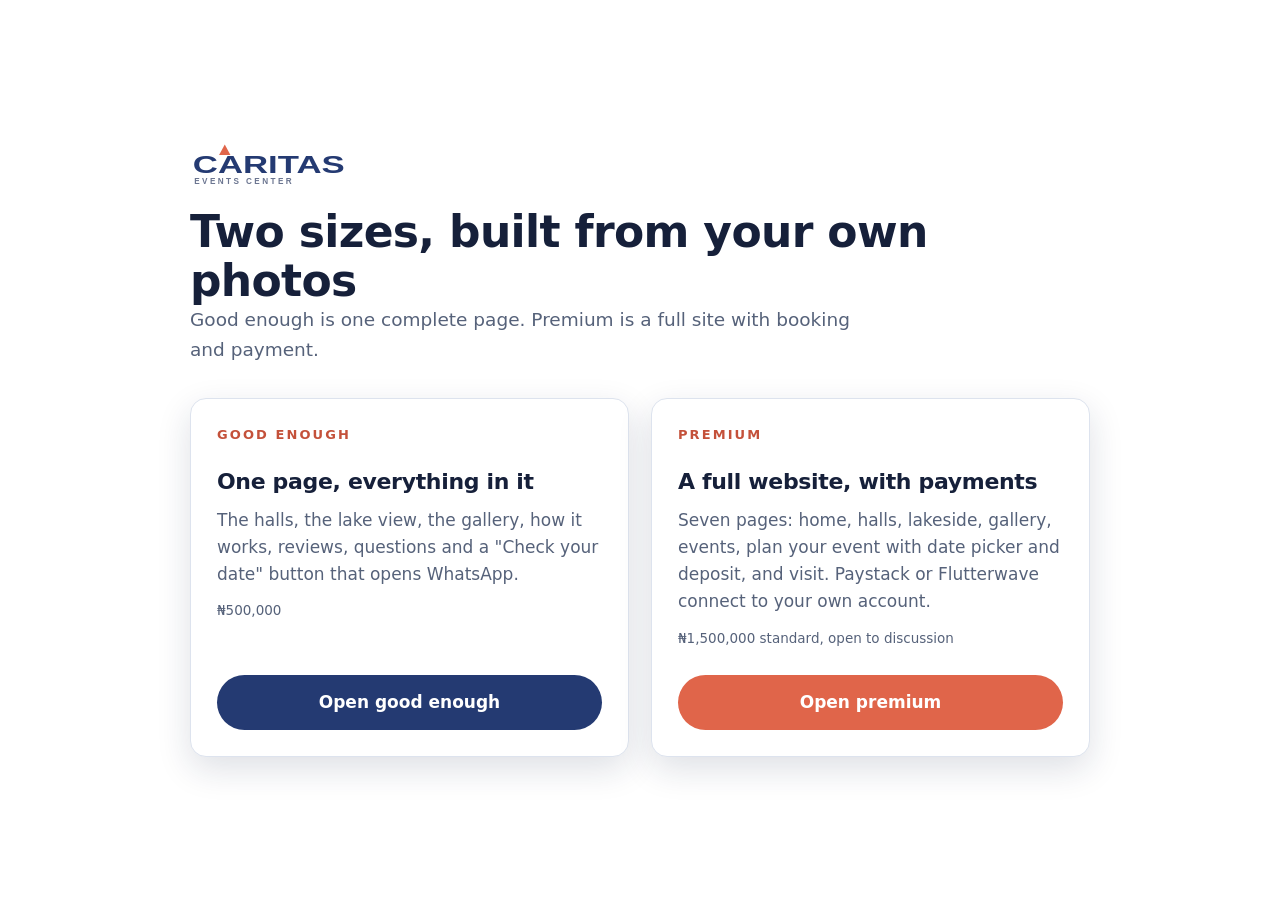
==== index.html @ c3e9c734 "Caritas Events Centre website preview (demo) Co-Authored-By: Claude Sonnet 5.5 <noreply@anthropic.co" ====
<!doctype html><html lang="en"><head><meta charset="utf-8"><meta name="robots" content="noindex, nofollow"><meta name="viewport" content="width=device-width, initial-scale=1"><title>Caritas Events Centre: two website sizes</title><link rel="stylesheet" href="assets/site.css"></head><body><main style="min-height:100vh;display:grid;place-items:center;padding:30px"><div class="wrap" style="max-width:900px"><a class="logo" style="margin-bottom:20px"><svg viewBox="0 0 250 62" role="img" aria-label="Caritas Events Center" xmlns="http://www.w3.org/2000/svg"><polygon points="49,2 41,17 57,17" fill="#e0654a"/><text x="4" y="42" font-family="Segoe UI,Arial,sans-serif" font-weight="800" font-size="35" fill="#243a72" textLength="214" lengthAdjust="spacingAndGlyphs">CARITAS</text><text x="6" y="58" font-family="Segoe UI,Arial,sans-serif" font-weight="600" font-size="11.5" fill="#6b7590" letter-spacing="3.4">EVENTS CENTER</text></svg></a><h2>Two sizes, built from your own photos</h2><p class="lead">Good enough is one complete page. Premium is a full site with booking and payment.</p><div class="halls two"><article class="hall"><div class="eyebrow">Good enough</div><h3>One page, everything in it</h3><p style="color:var(--muted);margin:0">The halls, the lake view, the gallery, how it works, reviews, questions and a "Check your date" button that opens WhatsApp.</p><p class="note">&#8358;500,000</p><a class="btn btn-navy" href="good-enough/index.html">Open good enough</a></article><article class="hall"><div class="eyebrow">Premium</div><h3>A full website, with payments</h3><p style="color:var(--muted);margin:0">Seven pages: home, halls, lakeside, gallery, events, plan your event with date picker and deposit, and visit. Paystack or Flutterwave connect to your own account.</p><p class="note">&#8358;1,500,000 standard, open to discussion</p><a class="btn btn-coral" href="premium/index.html">Open premium</a></article></div></div></main></body></html>
---- assets/site.css ----
/* Caritas Events Centre demo: shared styles. Brand: navy wordmark and coral mark, from the signboard. */
:root{
  --navy:#243a72; --navy-d:#16224a; --coral:#e0654a; --coral-d:#c4513a;
  --ink:#16203a; --muted:#56627a; --line:#dde3ee; --mist:#f4f6fb; --white:#fff;
  --r:16px; --shadow:0 12px 34px rgba(22,34,74,.14);
}
*{box-sizing:border-box}
html{scroll-behavior:smooth;-webkit-text-size-adjust:100%}
body{margin:0;font-family:"Segoe UI",system-ui,-apple-system,Arial,sans-serif;color:var(--ink);background:#fff;line-height:1.6;font-size:17px}
img{max-width:100%;display:block}
a{color:inherit}
.wrap{width:min(1160px,100% - 32px);margin-inline:auto}
h1,h2,h3{line-height:1.12;margin:0;letter-spacing:-.015em}
h2{font-size:clamp(28px,4.2vw,44px)}
h3{font-size:22px}
p{margin:0 0 14px}
section{padding:76px 0}
.eyebrow{font-size:13px;letter-spacing:.16em;text-transform:uppercase;color:var(--coral-d);font-weight:700;margin-bottom:12px}
.lead{color:var(--muted);font-size:18.5px;max-width:58ch}
.center{text-align:center}.center .lead{margin-inline:auto}

/* header */
header.top{position:sticky;top:0;z-index:50;background:rgba(255,255,255,.96);backdrop-filter:blur(8px);border-bottom:1px solid var(--line)}
.top .wrap{display:flex;align-items:center;justify-content:space-between;gap:18px;min-height:70px}
.logo{display:flex;align-items:center;text-decoration:none}
.logo svg{height:44px;width:auto}
nav.links{display:flex;gap:6px;font-size:15.5px;align-items:center}
nav.links a{text-decoration:none;color:var(--muted);padding:8px 12px;border-radius:999px;font-weight:600}
nav.links a:hover,nav.links a[aria-current]{color:var(--navy);background:var(--mist)}
.btn{display:inline-flex;align-items:center;justify-content:center;gap:8px;border:0;cursor:pointer;font:inherit;font-weight:700;border-radius:999px;padding:14px 26px;text-decoration:none;min-height:48px;transition:transform .15s,background .15s}
.btn:hover{transform:translateY(-1px)}
.btn-coral{background:var(--coral);color:#fff}.btn-coral:hover{background:var(--coral-d)}
.btn-navy{background:var(--navy);color:#fff}.btn-navy:hover{background:var(--navy-d)}
.btn-line{background:#fff;color:var(--navy);border:1.6px solid var(--line)}.btn-line:hover{border-color:var(--navy)}
.menu-btn{display:none}
@media(max-width:900px){
  nav.links{display:none;position:absolute;top:70px;left:0;right:0;background:#fff;border-bottom:1px solid var(--line);flex-direction:column;align-items:stretch;padding:10px 16px 16px}
  nav.links.open{display:flex}
  .menu-btn{display:inline-flex}
  .top .btn-coral.hide-sm{display:none}
}

/* hero slideshow: photo is untinted; words sit on a clean panel */
.hero{position:relative;background:var(--navy-d)}
.slides{position:relative;height:min(78vh,680px);min-height:420px;overflow:hidden}
.slide{position:absolute;inset:0;opacity:0;transition:opacity 1.1s ease}
.slide.on{opacity:1}
.slide img{width:100%;height:100%;object-fit:cover}
.tag{position:absolute;right:16px;top:16px;background:#fff;color:var(--navy);font-weight:700;font-size:14px;padding:9px 14px;border-radius:999px;box-shadow:var(--shadow);text-decoration:none;display:inline-flex;gap:8px;align-items:center}
.tag::before{content:"";width:9px;height:9px;border-radius:50%;background:var(--coral)}
.dots{position:absolute;right:16px;bottom:16px;display:flex;gap:8px;z-index:3}
.dots button{width:12px;height:12px;border-radius:50%;border:2px solid #fff;background:transparent;padding:0;cursor:pointer}
.dots button.on{background:#fff}
.panel{position:relative;z-index:2;width:min(1160px,100% - 32px);margin:-120px auto 0;background:#fff;border-radius:var(--r);box-shadow:var(--shadow);padding:30px 32px;display:grid;grid-template-columns:1.25fr 1fr;gap:26px;align-items:center}
.panel h1{font-size:clamp(34px,5.4vw,60px);color:var(--navy)}
.panel p{color:var(--muted);font-size:18.5px;margin:12px 0 0}
.panel .cta{display:flex;flex-wrap:wrap;gap:12px;justify-content:flex-end}
@media(max-width:900px){.panel{grid-template-columns:1fr;margin-top:-70px;padding:22px}.panel .cta{justify-content:flex-start}}
.proof{display:flex;flex-wrap:wrap;gap:12px 34px;justify-content:center;padding:34px 0 0;color:var(--navy);font-weight:700}
.proof span{display:flex;gap:8px;align-items:center}
.proof small{color:var(--muted);font-weight:600;font-size:14.5px}

/* blocks */
.split{display:grid;grid-template-columns:1fr 1fr;gap:44px;align-items:center}
@media(max-width:900px){.split{grid-template-columns:1fr;gap:28px}}
.split.flip>:first-child{order:2}
@media(max-width:900px){.split.flip>:first-child{order:0}}
.photo{border-radius:var(--r);overflow:hidden;box-shadow:var(--shadow);background:var(--mist)}
.photo img{width:100%;height:100%;object-fit:cover}
.photo.tall img{aspect-ratio:4/5}.photo.wide img{aspect-ratio:16/10}
.halls{display:grid;grid-template-columns:repeat(3,1fr);gap:22px;margin-top:34px}
@media(max-width:900px){.halls{grid-template-columns:1fr}}
.halls.two{grid-template-columns:1fr 1fr}
@media(max-width:900px){.halls.two{grid-template-columns:1fr}}
.hall{border:1px solid var(--line);border-radius:var(--r);padding:26px;background:#fff;display:flex;flex-direction:column;gap:12px;box-shadow:var(--shadow)}
.cap{font-size:64px;font-weight:800;letter-spacing:-.04em;color:var(--navy);line-height:1}
.cap small{font-size:17px;font-weight:700;color:var(--muted);letter-spacing:0;margin-left:8px}
.hall ul{margin:0;padding-left:20px;color:var(--muted)}
.hall .btn{margin-top:auto}
.feature{position:relative;overflow:hidden;border-radius:22px;margin-top:30px;box-shadow:var(--shadow)}
.feature img{width:100%;height:min(66vh,560px);object-fit:cover}
.feature .cap-card{position:absolute;left:20px;bottom:20px;background:#fff;border-radius:14px;padding:18px 20px;max-width:min(460px,calc(100% - 40px));box-shadow:var(--shadow)}
.feature .cap-card h3{color:var(--navy);margin-bottom:6px}
.feature .cap-card p{margin:0;color:var(--muted)}
.strip{display:grid;grid-template-columns:repeat(3,1fr);gap:14px;margin-top:14px}
@media(max-width:700px){.strip{grid-template-columns:1fr}}
.strip .photo img{aspect-ratio:4/3}
.gal{display:grid;grid-template-columns:repeat(4,1fr);gap:12px;margin-top:30px}
@media(max-width:900px){.gal{grid-template-columns:repeat(2,1fr)}}
.gal button{border:0;padding:0;border-radius:12px;overflow:hidden;cursor:zoom-in;background:var(--mist);aspect-ratio:1/1}
.gal img{width:100%;height:100%;object-fit:cover;transition:transform .5s}
.gal button:hover img{transform:scale(1.05)}
.chips{display:flex;flex-wrap:wrap;gap:8px;margin-top:22px}
.chips button{border:1.6px solid var(--line);background:#fff;border-radius:999px;padding:9px 16px;font:inherit;font-weight:700;color:var(--muted);cursor:pointer}
.chips button.on{background:var(--navy);border-color:var(--navy);color:#fff}
.band{background:var(--navy);color:#fff}
.band .eyebrow{color:#ffb4a3}.band .lead{color:#cdd6ec}
.steps{display:grid;grid-template-columns:repeat(4,1fr);gap:16px;margin-top:30px;counter-reset:s}
@media(max-width:900px){.steps{grid-template-columns:1fr 1fr}}@media(max-width:560px){.steps{grid-template-columns:1fr}}
.step{background:#fff;border:1px solid var(--line);border-radius:var(--r);padding:22px;color:var(--ink)}
.step::before{counter-increment:s;content:counter(s);display:grid;place-items:center;width:38px;height:38px;border-radius:50%;background:var(--coral);color:#fff;font-weight:800;margin-bottom:12px}
.step b{display:block;margin-bottom:4px}.step span{color:var(--muted);font-size:16px}
.rating{display:flex;align-items:center;gap:20px;flex-wrap:wrap;border:1px solid var(--line);border-radius:var(--r);padding:24px;background:var(--mist)}
.rating .big{font-size:64px;font-weight:800;letter-spacing:-.04em;line-height:1;color:var(--navy)}
details{border-bottom:1px solid var(--line);padding:16px 0}
summary{cursor:pointer;font-weight:700;list-style:none}summary::-webkit-details-marker{display:none}
summary::after{content:"+";float:right;color:var(--coral-d);font-size:24px;line-height:1}
details[open] summary::after{content:"\2013"}
details p{margin:10px 0 0;color:var(--muted)}
.cards{display:grid;grid-template-columns:repeat(3,1fr);gap:16px;margin-top:24px}
@media(max-width:900px){.cards{grid-template-columns:1fr}}
.card{background:#fff;border:1px solid var(--line);border-radius:var(--r);padding:20px}
.card b{display:block;margin-bottom:4px;color:var(--navy)}
.mist{background:var(--mist)}
footer{padding:34px 0 28px;color:var(--muted);font-size:14.5px;border-top:1px solid var(--line)}
footer .wrap{display:flex;flex-wrap:wrap;gap:12px 28px;justify-content:space-between}
.note{font-size:13.5px;color:var(--muted)}
.tbc{display:inline-block;background:#eef1f7;color:var(--muted);font-size:12.5px;border-radius:999px;padding:2px 10px;font-weight:600}

/* mobile bar + modal */
.bar{position:fixed;left:0;right:0;bottom:0;z-index:45;display:none;gap:10px;padding:10px 12px;background:rgba(255,255,255,.97);border-top:1px solid var(--line)}
.bar .btn{flex:1;padding:12px 8px}
@media(max-width:760px){.bar{display:flex}body{padding-bottom:74px}}
.modal{position:fixed;inset:0;z-index:70;display:none;align-items:center;justify-content:center;background:rgba(22,34,74,.62);padding:16px}
.modal.on{display:flex}
.sheet{background:#fff;border-radius:20px;width:min(520px,100%);max-height:92vh;overflow:auto;padding:26px;box-shadow:var(--shadow)}
.x{float:right;border:0;background:var(--mist);width:38px;height:38px;border-radius:50%;cursor:pointer;font-size:20px}
label{display:block;font-weight:700;font-size:14.5px;margin:14px 0 5px}
input,select{width:100%;font:inherit;padding:13px;border:1.6px solid var(--line);border-radius:12px;background:#fff}
input:focus,select:focus{outline:2px solid var(--navy);border-color:var(--navy)}
.row2{display:grid;grid-template-columns:1fr 1fr;gap:12px}
.preview{background:var(--mist);border-left:4px solid var(--coral);padding:14px 16px;border-radius:10px;margin:14px 0;white-space:pre-wrap}
.lightbox{position:fixed;inset:0;z-index:80;background:rgba(10,16,36,.94);display:none;align-items:center;justify-content:center;padding:20px}
.lightbox.on{display:flex}
.lightbox img{max-height:86vh;max-width:96vw;border-radius:10px}
.lightbox button{position:absolute;top:14px;right:16px;border:0;background:#fff;width:42px;height:42px;border-radius:50%;font-size:22px;cursor:pointer}
.lightbox .cap2{position:absolute;bottom:18px;left:0;right:0;text-align:center;color:#dfe6f6;font-size:15px}

/* premium: plan wizard */
.wiz{display:grid;grid-template-columns:1.4fr 1fr;gap:30px;align-items:start}
@media(max-width:900px){.wiz{grid-template-columns:1fr}}
.wbox{border:1px solid var(--line);border-radius:var(--r);padding:26px;background:#fff;box-shadow:var(--shadow)}
.prog{display:flex;gap:6px;margin-bottom:20px}
.prog i{flex:1;height:6px;border-radius:99px;background:var(--line)}.prog i.on{background:var(--coral)}
.opts{display:grid;grid-template-columns:repeat(3,1fr);gap:10px}
@media(max-width:560px){.opts{grid-template-columns:1fr}}
.opt{border:1.6px solid var(--line);border-radius:14px;padding:14px;cursor:pointer;background:#fff;font:inherit;text-align:left}
.opt b{display:block;color:var(--navy)}.opt span{color:var(--muted);font-size:15px}
.opt.sel{border-color:var(--coral);background:#fff5f2}
.cal{display:grid;grid-template-columns:repeat(7,1fr);gap:5px;margin:10px 0}
.cal div{text-align:center;padding:10px 0;border-radius:10px;font-size:15px;background:var(--mist)}
.cal .h{background:none;font-weight:700;color:var(--muted);font-size:12.5px}
.cal .b{background:#e3e8f1;color:#8a96ad;text-decoration:line-through}
.cal .f{cursor:pointer;background:#e9eefb;color:var(--navy);font-weight:700}
.cal .sel{background:var(--coral);color:#fff}
.sum{position:sticky;top:90px;background:var(--mist);border-radius:var(--r);padding:22px}
.sum dl{margin:0}.sum dt{font-size:13px;color:var(--muted);font-weight:700;text-transform:uppercase;letter-spacing:.08em;margin-top:12px}
.sum dd{margin:2px 0 0;font-weight:700;color:var(--navy)}
.reveal{opacity:0;transform:translateY(16px);transition:opacity .7s ease,transform .7s ease}
.reveal.in{opacity:1;transform:none}
@media (prefers-reduced-motion:reduce){.slide{transition:none}.reveal{opacity:1;transform:none;transition:none}}
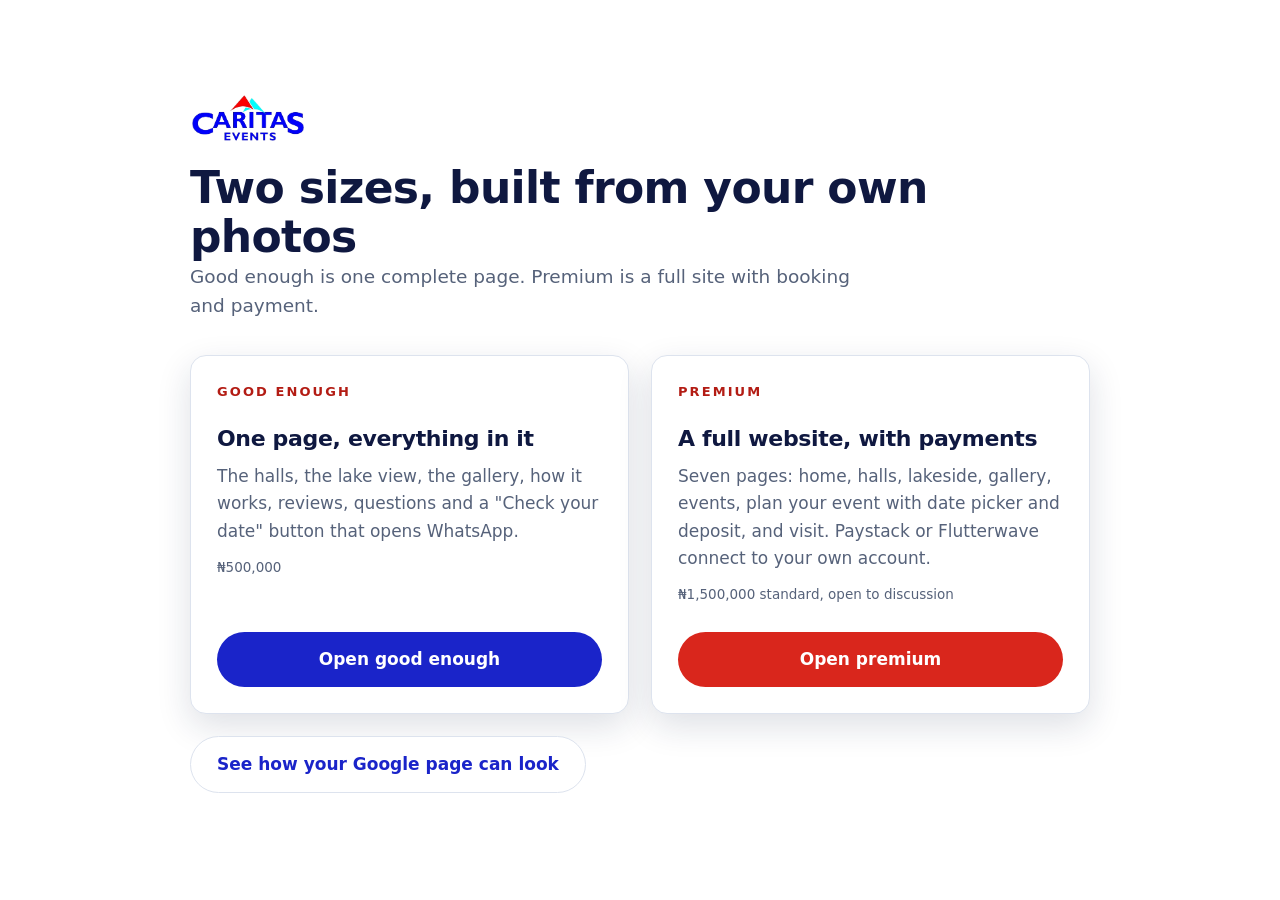
==== commit 9a954f85: "Preview update: real logo, brand colours, facilities, Google page preview Co-Authored-By: Claude Son" ====
--- a/index.html
+++ b/index.html
@@ -1 +1 @@
-<!doctype html><html lang="en"><head><meta charset="utf-8"><meta name="robots" content="noindex, nofollow"><meta name="viewport" content="width=device-width, initial-scale=1"><title>Caritas Events Centre: two website sizes</title><link rel="stylesheet" href="assets/site.css"></head><body><main style="min-height:100vh;display:grid;place-items:center;padding:30px"><div class="wrap" style="max-width:900px"><a class="logo" style="margin-bottom:20px"><svg viewBox="0 0 250 62" role="img" aria-label="Caritas Events Center" xmlns="http://www.w3.org/2000/svg"><polygon points="49,2 41,17 57,17" fill="#e0654a"/><text x="4" y="42" font-family="Segoe UI,Arial,sans-serif" font-weight="800" font-size="35" fill="#243a72" textLength="214" lengthAdjust="spacingAndGlyphs">CARITAS</text><text x="6" y="58" font-family="Segoe UI,Arial,sans-serif" font-weight="600" font-size="11.5" fill="#6b7590" letter-spacing="3.4">EVENTS CENTER</text></svg></a><h2>Two sizes, built from your own photos</h2><p class="lead">Good enough is one complete page. Premium is a full site with booking and payment.</p><div class="halls two"><article class="hall"><div class="eyebrow">Good enough</div><h3>One page, everything in it</h3><p style="color:var(--muted);margin:0">The halls, the lake view, the gallery, how it works, reviews, questions and a "Check your date" button that opens WhatsApp.</p><p class="note">&#8358;500,000</p><a class="btn btn-navy" href="good-enough/index.html">Open good enough</a></article><article class="hall"><div class="eyebrow">Premium</div><h3>A full website, with payments</h3><p style="color:var(--muted);margin:0">Seven pages: home, halls, lakeside, gallery, events, plan your event with date picker and deposit, and visit. Paystack or Flutterwave connect to your own account.</p><p class="note">&#8358;1,500,000 standard, open to discussion</p><a class="btn btn-coral" href="premium/index.html">Open premium</a></article></div></div></main></body></html>+<!doctype html><html lang="en"><head><meta charset="utf-8"><meta name="robots" content="noindex, nofollow"><meta name="viewport" content="width=device-width, initial-scale=1"><title>Caritas Events Centre: two website sizes</title><link rel="stylesheet" href="assets/site.css"></head><body><main style="min-height:100vh;display:grid;place-items:center;padding:30px"><div class="wrap" style="max-width:900px"><a class="logo" style="margin-bottom:20px"><img src="assets/brand/caritas-logo.png" alt="Caritas Events" style="height:50px;width:auto"></a><h2>Two sizes, built from your own photos</h2><p class="lead">Good enough is one complete page. Premium is a full site with booking and payment.</p><div class="halls two"><article class="hall"><div class="eyebrow">Good enough</div><h3>One page, everything in it</h3><p style="color:var(--muted);margin:0">The halls, the lake view, the gallery, how it works, reviews, questions and a "Check your date" button that opens WhatsApp.</p><p class="note">&#8358;500,000</p><a class="btn btn-navy" href="good-enough/index.html">Open good enough</a></article><article class="hall"><div class="eyebrow">Premium</div><h3>A full website, with payments</h3><p style="color:var(--muted);margin:0">Seven pages: home, halls, lakeside, gallery, events, plan your event with date picker and deposit, and visit. Paystack or Flutterwave connect to your own account.</p><p class="note">&#8358;1,500,000 standard, open to discussion</p><a class="btn btn-coral" href="premium/index.html">Open premium</a></article></div><p style="margin-top:22px"><a class="btn btn-line" href="google-profile-preview.html">See how your Google page can look</a></p></div></main></body></html>
--- a/assets/site.css
+++ b/assets/site.css
@@ -1,7 +1,7 @@
 /* Caritas Events Centre demo: shared styles. Brand: navy wordmark and coral mark, from the signboard. */
 :root{
-  --navy:#243a72; --navy-d:#16224a; --coral:#e0654a; --coral-d:#c4513a;
-  --ink:#16203a; --muted:#56627a; --line:#dde3ee; --mist:#f4f6fb; --white:#fff;
+  --navy:#1a24c9; --navy-d:#10179a; --coral:#d9261c; --coral-d:#b31c14; --cyan:#19b7d4;
+  --ink:#0f1840; --muted:#56627a; --line:#dde3ee; --mist:#f4f6fb; --white:#fff;
   --r:16px; --shadow:0 12px 34px rgba(22,34,74,.14);
 }
 *{box-sizing:border-box}
@@ -23,7 +23,7 @@
 header.top{position:sticky;top:0;z-index:50;background:rgba(255,255,255,.96);backdrop-filter:blur(8px);border-bottom:1px solid var(--line)}
 .top .wrap{display:flex;align-items:center;justify-content:space-between;gap:18px;min-height:70px}
 .logo{display:flex;align-items:center;text-decoration:none}
-.logo svg{height:44px;width:auto}
+.logo svg,.logo img{height:50px;width:auto}
 nav.links{display:flex;gap:6px;font-size:15.5px;align-items:center}
 nav.links a{text-decoration:none;color:var(--muted);padding:8px 12px;border-radius:999px;font-weight:600}
 nav.links a:hover,nav.links a[aria-current]{color:var(--navy);background:var(--mist)}
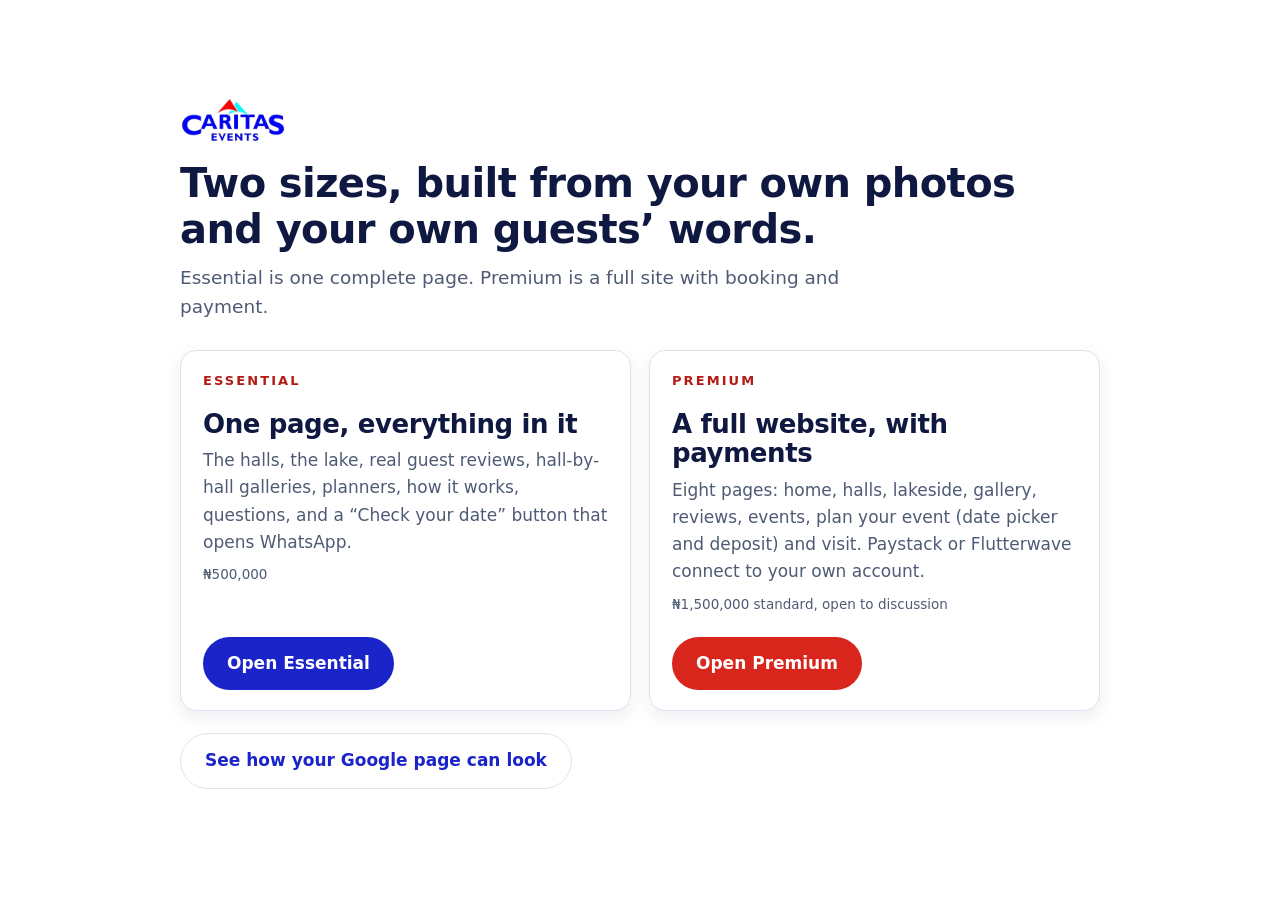
==== commit 0347643a: "Preview v3: real reviews, hall galleries, faster images, bug fixes Co-Authored-By: Claude Sonnet 5.5" ====
--- a/index.html
+++ b/index.html
@@ -1 +1 @@
-<!doctype html><html lang="en"><head><meta charset="utf-8"><meta name="robots" content="noindex, nofollow"><meta name="viewport" content="width=device-width, initial-scale=1"><title>Caritas Events Centre: two website sizes</title><link rel="stylesheet" href="assets/site.css"></head><body><main style="min-height:100vh;display:grid;place-items:center;padding:30px"><div class="wrap" style="max-width:900px"><a class="logo" style="margin-bottom:20px"><img src="assets/brand/caritas-logo.png" alt="Caritas Events" style="height:50px;width:auto"></a><h2>Two sizes, built from your own photos</h2><p class="lead">Good enough is one complete page. Premium is a full site with booking and payment.</p><div class="halls two"><article class="hall"><div class="eyebrow">Good enough</div><h3>One page, everything in it</h3><p style="color:var(--muted);margin:0">The halls, the lake view, the gallery, how it works, reviews, questions and a "Check your date" button that opens WhatsApp.</p><p class="note">&#8358;500,000</p><a class="btn btn-navy" href="good-enough/index.html">Open good enough</a></article><article class="hall"><div class="eyebrow">Premium</div><h3>A full website, with payments</h3><p style="color:var(--muted);margin:0">Seven pages: home, halls, lakeside, gallery, events, plan your event with date picker and deposit, and visit. Paystack or Flutterwave connect to your own account.</p><p class="note">&#8358;1,500,000 standard, open to discussion</p><a class="btn btn-coral" href="premium/index.html">Open premium</a></article></div><p style="margin-top:22px"><a class="btn btn-line" href="google-profile-preview.html">See how your Google page can look</a></p></div></main></body></html>+<!doctype html><html lang="en"><head><meta charset="utf-8"><meta name="viewport" content="width=device-width, initial-scale=1"><meta name="robots" content="noindex, nofollow"><meta name="theme-color" content="#1a24c9"><title>Caritas Events Centre: two website sizes</title><meta name="description" content="Two website sizes for Caritas Events Centre, built from the centre&#x27;s own photos and reviews."><link rel="icon" type="image/png" href="assets/img/favicon.png"><script>document.documentElement.className+=" js"</script><link rel="stylesheet" href="assets/site.css"></head><body class="chooser"><a class="skip" href="#main">Skip to the content</a><main id="main" style="min-height:100vh;display:grid;place-items:center;padding:30px"><div class="wrap" style="max-width:920px"><a class="logo" style="margin-bottom:18px" href="#"><img src="assets/img/logo.png" alt="Caritas Events Centre" width="106" height="46"></a><h1 style="font-size:clamp(28px,4vw,40px)">Two sizes, built from your own photos and your own guests’ words.</h1><p class="lead" style="margin-top:10px">Essential is one complete page. Premium is a full site with booking and payment.</p><div class="halls two"><article class="hall"><div class="eyebrow">Essential</div><h2 style="font-size:26px">One page, everything in it</h2><p style="color:var(--muted);margin:0">The halls, the lake, real guest reviews, hall-by-hall galleries, planners, how it works, questions, and a “Check your date” button that opens WhatsApp.</p><p class="note">&#8358;500,000</p><a class="btn btn-navy" href="essential/index.html">Open Essential</a></article><article class="hall"><div class="eyebrow">Premium</div><h2 style="font-size:26px">A full website, with payments</h2><p style="color:var(--muted);margin:0">Eight pages: home, halls, lakeside, gallery, reviews, events, plan your event (date picker and deposit) and visit. Paystack or Flutterwave connect to your own account.</p><p class="note">&#8358;1,500,000 standard, open to discussion</p><a class="btn btn-coral" href="premium/index.html">Open Premium</a></article></div><p style="margin-top:22px"><a class="btn btn-line" href="google-profile-preview.html">See how your Google page can look</a></p></div></main></body></html>
--- a/assets/site.css
+++ b/assets/site.css
@@ -1,146 +1,201 @@
-/* Caritas Events Centre demo: shared styles. Brand: navy wordmark and coral mark, from the signboard. */
+/* Caritas Events Centre demo: shared styles. Brand colours from the real logo: royal blue, red, cyan. */
 :root{
-  --navy:#1a24c9; --navy-d:#10179a; --coral:#d9261c; --coral-d:#b31c14; --cyan:#19b7d4;
-  --ink:#0f1840; --muted:#56627a; --line:#dde3ee; --mist:#f4f6fb; --white:#fff;
+  --navy:#1a24c9; --navy-d:#10179a; --coral:#d9261c; --coral-d:#b31c14; --cyan:#19b7d4; --gold:#9a5b00;
+  --ink:#0f1840; --muted:#4f5b75; --line:#dde3ee; --mist:#f4f6fb; --white:#fff;
   --r:16px; --shadow:0 12px 34px rgba(22,34,74,.14);
 }
 *{box-sizing:border-box}
-html{scroll-behavior:smooth;-webkit-text-size-adjust:100%}
+html{scroll-behavior:smooth;-webkit-text-size-adjust:100%;scroll-padding-top:84px}
+@media (prefers-reduced-motion:reduce){html{scroll-behavior:auto}}
 body{margin:0;font-family:"Segoe UI",system-ui,-apple-system,Arial,sans-serif;color:var(--ink);background:#fff;line-height:1.6;font-size:17px}
-img{max-width:100%;display:block}
+img{max-width:100%;height:auto;display:block}
 a{color:inherit}
+:focus-visible{outline:3px solid var(--cyan);outline-offset:2px;border-radius:6px}
 .wrap{width:min(1160px,100% - 32px);margin-inline:auto}
-h1,h2,h3{line-height:1.12;margin:0;letter-spacing:-.015em}
-h2{font-size:clamp(28px,4.2vw,44px)}
-h3{font-size:22px}
+h1,h2,h3{line-height:1.14;margin:0;letter-spacing:-.015em}
+h2{font-size:clamp(27px,4vw,42px)}
+h3{font-size:21px}
 p{margin:0 0 14px}
-section{padding:76px 0}
-.eyebrow{font-size:13px;letter-spacing:.16em;text-transform:uppercase;color:var(--coral-d);font-weight:700;margin-bottom:12px}
-.lead{color:var(--muted);font-size:18.5px;max-width:58ch}
+section{padding:68px 0}
+.eyebrow{font-size:13px;letter-spacing:.16em;text-transform:uppercase;color:var(--coral-d);font-weight:700;margin-bottom:10px}
+.lead{color:var(--muted);font-size:18.5px;max-width:60ch}
 .center{text-align:center}.center .lead{margin-inline:auto}
+.skip{position:absolute;left:-999px;top:8px;background:#fff;color:var(--navy);padding:10px 14px;border-radius:8px;z-index:100}
+.skip:focus{left:8px}
 
 /* header */
-header.top{position:sticky;top:0;z-index:50;background:rgba(255,255,255,.96);backdrop-filter:blur(8px);border-bottom:1px solid var(--line)}
-.top .wrap{display:flex;align-items:center;justify-content:space-between;gap:18px;min-height:70px}
+header.top{position:sticky;top:0;z-index:50;background:rgba(255,255,255,.97);border-bottom:1px solid var(--line)}
+.top .wrap{display:flex;align-items:center;justify-content:space-between;gap:14px;min-height:68px}
 .logo{display:flex;align-items:center;text-decoration:none}
-.logo svg,.logo img{height:50px;width:auto}
-nav.links{display:flex;gap:6px;font-size:15.5px;align-items:center}
-nav.links a{text-decoration:none;color:var(--muted);padding:8px 12px;border-radius:999px;font-weight:600}
+.logo img{height:46px;width:auto;flex:none;max-width:none}
+nav.links{display:flex;gap:4px;font-size:15.5px;align-items:center}
+nav.links a{text-decoration:none;color:var(--muted);padding:8px 11px;border-radius:999px;font-weight:600}
 nav.links a:hover,nav.links a[aria-current]{color:var(--navy);background:var(--mist)}
-.btn{display:inline-flex;align-items:center;justify-content:center;gap:8px;border:0;cursor:pointer;font:inherit;font-weight:700;border-radius:999px;padding:14px 26px;text-decoration:none;min-height:48px;transition:transform .15s,background .15s}
+.hdr-right{display:flex;gap:10px;align-items:center}
+.ph-link{display:inline-flex;gap:8px;align-items:center;text-decoration:none;font-weight:700;color:var(--navy);padding:8px 10px;border-radius:999px}
+.ph-link:hover{background:var(--mist)}
+.ico{width:20px;height:20px;flex:none;fill:currentColor}
+.btn{display:inline-flex;align-items:center;justify-content:center;gap:8px;border:0;cursor:pointer;font:inherit;font-weight:700;border-radius:999px;padding:13px 24px;text-decoration:none;min-height:48px;transition:transform .15s,background .15s}
 .btn:hover{transform:translateY(-1px)}
 .btn-coral{background:var(--coral);color:#fff}.btn-coral:hover{background:var(--coral-d)}
 .btn-navy{background:var(--navy);color:#fff}.btn-navy:hover{background:var(--navy-d)}
 .btn-line{background:#fff;color:var(--navy);border:1.6px solid var(--line)}.btn-line:hover{border-color:var(--navy)}
+.btn-sm{padding:9px 16px;min-height:40px;font-size:15px}
 .menu-btn{display:none}
-@media(max-width:900px){
-  nav.links{display:none;position:absolute;top:70px;left:0;right:0;background:#fff;border-bottom:1px solid var(--line);flex-direction:column;align-items:stretch;padding:10px 16px 16px}
+@media(max-width:1020px){
+  nav.links{display:none;position:absolute;top:68px;left:0;right:0;background:#fff;border-bottom:1px solid var(--line);flex-direction:column;align-items:stretch;padding:10px 16px 16px;box-shadow:var(--shadow)}
   nav.links.open{display:flex}
   .menu-btn{display:inline-flex}
-  .top .btn-coral.hide-sm{display:none}
+  .top .hide-sm{display:none}
 }
 
-/* hero slideshow: photo is untinted; words sit on a clean panel */
-.hero{position:relative;background:var(--navy-d)}
-.slides{position:relative;height:min(78vh,680px);min-height:420px;overflow:hidden}
+/* hero: the photo is left clean; a slim panel sits under it with only a small overlap */
+.hero{position:relative;background:#fff}
+.slides{position:relative;height:min(66vh,600px);min-height:360px;overflow:hidden}
 .slide{position:absolute;inset:0;opacity:0;transition:opacity 1.1s ease}
 .slide.on{opacity:1}
 .slide img{width:100%;height:100%;object-fit:cover}
 .tag{position:absolute;right:16px;top:16px;background:#fff;color:var(--navy);font-weight:700;font-size:14px;padding:9px 14px;border-radius:999px;box-shadow:var(--shadow);text-decoration:none;display:inline-flex;gap:8px;align-items:center}
 .tag::before{content:"";width:9px;height:9px;border-radius:50%;background:var(--coral)}
-.dots{position:absolute;right:16px;bottom:16px;display:flex;gap:8px;z-index:3}
-.dots button{width:12px;height:12px;border-radius:50%;border:2px solid #fff;background:transparent;padding:0;cursor:pointer}
+.dots{position:absolute;right:16px;bottom:58px;display:flex;gap:8px;z-index:3}
+.dots button{width:14px;height:14px;border-radius:50%;border:2px solid #fff;background:rgba(0,0,0,.25);padding:0;cursor:pointer}
 .dots button.on{background:#fff}
-.panel{position:relative;z-index:2;width:min(1160px,100% - 32px);margin:-120px auto 0;background:#fff;border-radius:var(--r);box-shadow:var(--shadow);padding:30px 32px;display:grid;grid-template-columns:1.25fr 1fr;gap:26px;align-items:center}
-.panel h1{font-size:clamp(34px,5.4vw,60px);color:var(--navy)}
-.panel p{color:var(--muted);font-size:18.5px;margin:12px 0 0}
-.panel .cta{display:flex;flex-wrap:wrap;gap:12px;justify-content:flex-end}
-@media(max-width:900px){.panel{grid-template-columns:1fr;margin-top:-70px;padding:22px}.panel .cta{justify-content:flex-start}}
-.proof{display:flex;flex-wrap:wrap;gap:12px 34px;justify-content:center;padding:34px 0 0;color:var(--navy);font-weight:700}
+.panel{position:relative;z-index:2;width:min(1160px,100% - 32px);margin:-44px auto 0;background:#fff;border-radius:var(--r);box-shadow:var(--shadow);padding:20px 26px;display:grid;grid-template-columns:minmax(0,1fr) auto;gap:18px 26px;align-items:center}
+.panel h1{font-size:clamp(24px,2.9vw,36px);color:var(--navy)}
+.panel p{color:var(--muted);font-size:17px;margin:8px 0 0;max-width:62ch}
+.panel .cta{display:flex;flex-wrap:wrap;gap:10px;justify-content:flex-end}
+@media(max-width:900px){.panel{grid-template-columns:1fr;margin-top:-30px;padding:18px}.panel .cta{justify-content:flex-start}.dots{bottom:44px}}
+.proof{display:flex;flex-wrap:wrap;gap:10px 30px;justify-content:center;padding:30px 0 0;color:var(--navy);font-weight:700}
 .proof span{display:flex;gap:8px;align-items:center}
-.proof small{color:var(--muted);font-weight:600;font-size:14.5px}
 
 /* blocks */
 .split{display:grid;grid-template-columns:1fr 1fr;gap:44px;align-items:center}
-@media(max-width:900px){.split{grid-template-columns:1fr;gap:28px}}
+@media(max-width:900px){.split{grid-template-columns:1fr;gap:26px}}
 .split.flip>:first-child{order:2}
 @media(max-width:900px){.split.flip>:first-child{order:0}}
 .photo{border-radius:var(--r);overflow:hidden;box-shadow:var(--shadow);background:var(--mist)}
 .photo img{width:100%;height:100%;object-fit:cover}
 .photo.tall img{aspect-ratio:4/5}.photo.wide img{aspect-ratio:16/10}
-.halls{display:grid;grid-template-columns:repeat(3,1fr);gap:22px;margin-top:34px}
+.halls{display:grid;grid-template-columns:repeat(3,1fr);gap:18px;margin-top:28px}
 @media(max-width:900px){.halls{grid-template-columns:1fr}}
 .halls.two{grid-template-columns:1fr 1fr}
 @media(max-width:900px){.halls.two{grid-template-columns:1fr}}
-.hall{border:1px solid var(--line);border-radius:var(--r);padding:26px;background:#fff;display:flex;flex-direction:column;gap:12px;box-shadow:var(--shadow)}
-.cap{font-size:64px;font-weight:800;letter-spacing:-.04em;color:var(--navy);line-height:1}
-.cap small{font-size:17px;font-weight:700;color:var(--muted);letter-spacing:0;margin-left:8px}
+.hall{border:1px solid var(--line);border-radius:var(--r);padding:20px 22px;background:#fff;display:flex;flex-direction:column;gap:8px;box-shadow:0 6px 18px rgba(22,34,74,.08)}
+.hall.compact{flex-direction:row;align-items:center;gap:18px;flex-wrap:wrap}
+.hall.compact .cap{font-size:46px}
+.hall.compact .info{flex:1 1 220px}
+.hall.compact h3{font-size:19px}
+.hall.compact p{margin:2px 0 0;color:var(--muted);font-size:15.5px}
+.cap{font-size:54px;font-weight:800;letter-spacing:-.04em;color:var(--navy);line-height:1}
+.cap small{font-size:16px;font-weight:700;color:var(--muted);letter-spacing:0;margin-left:8px}
 .hall ul{margin:0;padding-left:20px;color:var(--muted)}
-.hall .btn{margin-top:auto}
-.feature{position:relative;overflow:hidden;border-radius:22px;margin-top:30px;box-shadow:var(--shadow)}
-.feature img{width:100%;height:min(66vh,560px);object-fit:cover}
-.feature .cap-card{position:absolute;left:20px;bottom:20px;background:#fff;border-radius:14px;padding:18px 20px;max-width:min(460px,calc(100% - 40px));box-shadow:var(--shadow)}
-.feature .cap-card h3{color:var(--navy);margin-bottom:6px}
-.feature .cap-card p{margin:0;color:var(--muted)}
+.hall .btn{margin-top:auto;align-self:flex-start}
+.feature{position:relative;overflow:hidden;border-radius:22px;margin-top:26px;box-shadow:var(--shadow)}
+.feature img{width:100%;height:min(60vh,520px);object-fit:cover}
+.feature .cap-card{position:absolute;left:18px;bottom:18px;background:#fff;border-radius:14px;padding:14px 18px;max-width:min(420px,calc(100% - 36px));box-shadow:var(--shadow)}
+.feature .cap-card h3{color:var(--navy);margin-bottom:4px;font-size:19px}
+.feature .cap-card p{margin:0;color:var(--muted);font-size:15.5px}
 .strip{display:grid;grid-template-columns:repeat(3,1fr);gap:14px;margin-top:14px}
 @media(max-width:700px){.strip{grid-template-columns:1fr}}
 .strip .photo img{aspect-ratio:4/3}
-.gal{display:grid;grid-template-columns:repeat(4,1fr);gap:12px;margin-top:30px}
+.gal{display:grid;grid-template-columns:repeat(4,1fr);gap:12px;margin-top:22px}
 @media(max-width:900px){.gal{grid-template-columns:repeat(2,1fr)}}
-.gal button{border:0;padding:0;border-radius:12px;overflow:hidden;cursor:zoom-in;background:var(--mist);aspect-ratio:1/1}
+.gal button{border:0;padding:0;border-radius:12px;overflow:hidden;cursor:zoom-in;background:var(--mist);aspect-ratio:1/1;position:relative}
 .gal img{width:100%;height:100%;object-fit:cover;transition:transform .5s}
 .gal button:hover img{transform:scale(1.05)}
-.chips{display:flex;flex-wrap:wrap;gap:8px;margin-top:22px}
-.chips button{border:1.6px solid var(--line);background:#fff;border-radius:999px;padding:9px 16px;font:inherit;font-weight:700;color:var(--muted);cursor:pointer}
+.gal .empty{grid-column:1/-1;background:var(--mist);border:1.6px dashed var(--line);border-radius:14px;padding:26px;text-align:center;color:var(--muted)}
+.chips{display:flex;flex-wrap:wrap;gap:8px;margin-top:18px}
+.chips button{border:1.6px solid var(--line);background:#fff;border-radius:999px;padding:9px 16px;font:inherit;font-weight:700;color:var(--muted);cursor:pointer;min-height:44px}
 .chips button.on{background:var(--navy);border-color:var(--navy);color:#fff}
 .band{background:var(--navy);color:#fff}
-.band .eyebrow{color:#ffb4a3}.band .lead{color:#cdd6ec}
-.steps{display:grid;grid-template-columns:repeat(4,1fr);gap:16px;margin-top:30px;counter-reset:s}
+.band .eyebrow{color:#ffc3b6}.band .lead{color:#d6def2}
+.steps{display:grid;grid-template-columns:repeat(4,1fr);gap:16px;margin-top:28px;counter-reset:s}
 @media(max-width:900px){.steps{grid-template-columns:1fr 1fr}}@media(max-width:560px){.steps{grid-template-columns:1fr}}
-.step{background:#fff;border:1px solid var(--line);border-radius:var(--r);padding:22px;color:var(--ink)}
-.step::before{counter-increment:s;content:counter(s);display:grid;place-items:center;width:38px;height:38px;border-radius:50%;background:var(--coral);color:#fff;font-weight:800;margin-bottom:12px}
+.step{background:#fff;border:1px solid var(--line);border-radius:var(--r);padding:20px;color:var(--ink)}
+.step::before{counter-increment:s;content:counter(s);display:grid;place-items:center;width:36px;height:36px;border-radius:50%;background:var(--coral);color:#fff;font-weight:800;margin-bottom:10px}
 .step b{display:block;margin-bottom:4px}.step span{color:var(--muted);font-size:16px}
-.rating{display:flex;align-items:center;gap:20px;flex-wrap:wrap;border:1px solid var(--line);border-radius:var(--r);padding:24px;background:var(--mist)}
-.rating .big{font-size:64px;font-weight:800;letter-spacing:-.04em;line-height:1;color:var(--navy)}
 details{border-bottom:1px solid var(--line);padding:16px 0}
 summary{cursor:pointer;font-weight:700;list-style:none}summary::-webkit-details-marker{display:none}
 summary::after{content:"+";float:right;color:var(--coral-d);font-size:24px;line-height:1}
 details[open] summary::after{content:"\2013"}
 details p{margin:10px 0 0;color:var(--muted)}
-.cards{display:grid;grid-template-columns:repeat(3,1fr);gap:16px;margin-top:24px}
-@media(max-width:900px){.cards{grid-template-columns:1fr}}
-.card{background:#fff;border:1px solid var(--line);border-radius:var(--r);padding:20px}
+.cards{display:grid;grid-template-columns:repeat(3,1fr);gap:14px;margin-top:22px}
+@media(max-width:900px){.cards{grid-template-columns:1fr 1fr}}@media(max-width:560px){.cards{grid-template-columns:1fr}}
+.card{background:#fff;border:1px solid var(--line);border-radius:var(--r);padding:18px}
 .card b{display:block;margin-bottom:4px;color:var(--navy)}
+.card q{display:block;color:var(--muted);font-size:15.5px;quotes:"\201C" "\201D"}
+.card cite{display:block;font-size:13px;color:var(--muted);margin-top:6px;font-style:normal}
 .mist{background:var(--mist)}
-footer{padding:34px 0 28px;color:var(--muted);font-size:14.5px;border-top:1px solid var(--line)}
+footer{padding:30px 0 26px;color:var(--muted);font-size:14.5px;border-top:1px solid var(--line)}
 footer .wrap{display:flex;flex-wrap:wrap;gap:12px 28px;justify-content:space-between}
 .note{font-size:13.5px;color:var(--muted)}
 .tbc{display:inline-block;background:#eef1f7;color:var(--muted);font-size:12.5px;border-radius:999px;padding:2px 10px;font-weight:600}
 
+/* reviews */
+.sum-row{display:grid;grid-template-columns:auto 1fr;gap:26px;align-items:center;border:1px solid var(--line);border-radius:var(--r);padding:22px;background:#fff;margin-top:22px}
+@media(max-width:700px){.sum-row{grid-template-columns:1fr}}
+.sum-row .big{font-size:60px;font-weight:800;letter-spacing:-.04em;line-height:1;color:var(--navy)}
+.bars{display:grid;gap:6px}
+.bar-r{display:grid;grid-template-columns:34px 1fr 40px;gap:10px;align-items:center;font-size:14.5px;color:var(--muted)}
+.bar-r i{display:block;height:9px;border-radius:99px;background:var(--mist);overflow:hidden}
+.bar-r i b{display:block;height:100%;background:var(--gold);border-radius:99px}
+.stars{color:var(--gold);letter-spacing:2px;font-size:17px}
+.rv-wrap{position:relative;margin-top:24px}
+.rv-track{display:flex;gap:16px;overflow-x:auto;scroll-snap-type:x mandatory;padding:6px 2px 18px;scrollbar-width:thin}
+.rv{flex:0 0 min(360px,86%);scroll-snap-align:start;border:1px solid var(--line);border-radius:var(--r);background:#fff;padding:20px;display:flex;flex-direction:column;gap:10px;box-shadow:0 6px 18px rgba(22,34,74,.07)}
+.rv-grid{display:grid;grid-template-columns:repeat(3,1fr);gap:16px;margin-top:22px}
+@media(max-width:900px){.rv-grid{grid-template-columns:1fr 1fr}}@media(max-width:600px){.rv-grid{grid-template-columns:1fr}}
+.rv-grid .rv{flex:none}
+.rv .who{display:flex;gap:12px;align-items:center}
+.av{width:44px;height:44px;border-radius:50%;display:grid;place-items:center;color:#fff;font-weight:800;flex:none}
+.rv .nm{font-weight:700;line-height:1.2}
+.rv .mt{font-size:13px;color:var(--muted)}
+.rv q{quotes:none;color:var(--ink);font-size:16.5px;line-height:1.55}
+.rv .src{margin-top:auto;font-size:13px;color:var(--muted)}
+.car-btns{display:flex;gap:8px;margin-top:6px}
+.car-btns button{width:46px;height:46px;border-radius:50%;border:1.6px solid var(--line);background:#fff;cursor:pointer;font-size:20px;color:var(--navy)}
+.car-btns button:hover{border-color:var(--navy)}
+.quote-hero{border-left:5px solid var(--coral);padding:6px 0 6px 22px;margin:26px 0 0;max-width:62ch}
+.quote-hero q{quotes:none;font-size:clamp(20px,2.4vw,26px);line-height:1.4;color:var(--navy);font-weight:600}
+.quote-hero cite{display:block;margin-top:10px;font-style:normal;color:var(--muted);font-size:15px}
+
+/* hall tabs */
+.tabs{display:flex;gap:8px;flex-wrap:wrap;margin-top:18px}
+.tabs button{border:1.6px solid var(--line);background:#fff;border-radius:12px;padding:10px 14px;font:inherit;font-weight:700;color:var(--muted);cursor:pointer;min-height:44px}
+.tabs button.on{background:var(--navy);border-color:var(--navy);color:#fff}
+.tabpane[hidden]{display:none}
+
 /* mobile bar + modal */
-.bar{position:fixed;left:0;right:0;bottom:0;z-index:45;display:none;gap:10px;padding:10px 12px;background:rgba(255,255,255,.97);border-top:1px solid var(--line)}
-.bar .btn{flex:1;padding:12px 8px}
-@media(max-width:760px){.bar{display:flex}body{padding-bottom:74px}}
-.modal{position:fixed;inset:0;z-index:70;display:none;align-items:center;justify-content:center;background:rgba(22,34,74,.62);padding:16px}
+.bar{position:fixed;left:0;right:0;bottom:0;z-index:45;display:none;gap:10px;padding:10px 12px calc(10px + env(safe-area-inset-bottom));background:rgba(255,255,255,.98);border-top:1px solid var(--line);box-shadow:0 -6px 20px rgba(22,34,74,.1)}
+.bar .btn{flex:1;padding:10px 8px;line-height:1.15}
+.bar .call{flex:1.15;background:var(--navy);color:#fff;flex-direction:row;gap:10px;text-align:left}
+.bar .call small{display:block;font-weight:600;font-size:12px;opacity:.9}
+.ring{animation:ring 2.8s ease-in-out infinite;transform-origin:50% 60%}
+@keyframes ring{0%,60%,100%{transform:rotate(0)}5%{transform:rotate(-16deg)}10%{transform:rotate(14deg)}15%{transform:rotate(-12deg)}20%{transform:rotate(10deg)}25%{transform:rotate(0)}}
+@media (prefers-reduced-motion:reduce){.ring{animation:none}}
+@media(max-width:760px){.bar{display:flex}body{padding-bottom:80px}}
+.modal{position:fixed;inset:0;z-index:70;display:none;align-items:center;justify-content:center;background:rgba(15,24,64,.62);padding:16px}
 .modal.on{display:flex}
-.sheet{background:#fff;border-radius:20px;width:min(520px,100%);max-height:92vh;overflow:auto;padding:26px;box-shadow:var(--shadow)}
-.x{float:right;border:0;background:var(--mist);width:38px;height:38px;border-radius:50%;cursor:pointer;font-size:20px}
+.sheet{background:#fff;border-radius:20px;width:min(520px,100%);max-height:92vh;overflow:auto;padding:24px;box-shadow:var(--shadow)}
+.x{float:right;border:0;background:var(--mist);width:42px;height:42px;border-radius:50%;cursor:pointer;font-size:22px}
 label{display:block;font-weight:700;font-size:14.5px;margin:14px 0 5px}
 input,select{width:100%;font:inherit;padding:13px;border:1.6px solid var(--line);border-radius:12px;background:#fff}
 input:focus,select:focus{outline:2px solid var(--navy);border-color:var(--navy)}
 .row2{display:grid;grid-template-columns:1fr 1fr;gap:12px}
 .preview{background:var(--mist);border-left:4px solid var(--coral);padding:14px 16px;border-radius:10px;margin:14px 0;white-space:pre-wrap}
-.lightbox{position:fixed;inset:0;z-index:80;background:rgba(10,16,36,.94);display:none;align-items:center;justify-content:center;padding:20px}
+.err{color:var(--coral-d);font-weight:700;margin:10px 0 0;min-height:1.4em}
+.lightbox{position:fixed;inset:0;z-index:80;background:rgba(10,16,36,.95);display:none;align-items:center;justify-content:center;padding:20px}
 .lightbox.on{display:flex}
-.lightbox img{max-height:86vh;max-width:96vw;border-radius:10px}
-.lightbox button{position:absolute;top:14px;right:16px;border:0;background:#fff;width:42px;height:42px;border-radius:50%;font-size:22px;cursor:pointer}
-.lightbox .cap2{position:absolute;bottom:18px;left:0;right:0;text-align:center;color:#dfe6f6;font-size:15px}
+.lightbox img{max-height:84vh;max-width:94vw;border-radius:10px;width:auto;height:auto}
+.lightbox button{position:absolute;border:0;background:#fff;width:46px;height:46px;border-radius:50%;font-size:22px;cursor:pointer}
+.lightbox .lb-x{top:14px;right:16px}.lightbox .lb-p{left:12px;top:50%}.lightbox .lb-n{right:12px;top:50%}
+.lightbox .cap2{position:absolute;bottom:16px;left:0;right:0;text-align:center;color:#e3e9f8;font-size:15px;padding:0 70px}
 
 /* premium: plan wizard */
 .wiz{display:grid;grid-template-columns:1.4fr 1fr;gap:30px;align-items:start}
 @media(max-width:900px){.wiz{grid-template-columns:1fr}}
-.wbox{border:1px solid var(--line);border-radius:var(--r);padding:26px;background:#fff;box-shadow:var(--shadow)}
-.prog{display:flex;gap:6px;margin-bottom:20px}
+.wbox{border:1px solid var(--line);border-radius:var(--r);padding:24px;background:#fff;box-shadow:var(--shadow)}
+.prog{display:flex;gap:6px;margin-bottom:18px}
 .prog i{flex:1;height:6px;border-radius:99px;background:var(--line)}.prog i.on{background:var(--coral)}
 .opts{display:grid;grid-template-columns:repeat(3,1fr);gap:10px}
 @media(max-width:560px){.opts{grid-template-columns:1fr}}
@@ -148,14 +203,16 @@
 .opt b{display:block;color:var(--navy)}.opt span{color:var(--muted);font-size:15px}
 .opt.sel{border-color:var(--coral);background:#fff5f2}
 .cal{display:grid;grid-template-columns:repeat(7,1fr);gap:5px;margin:10px 0}
-.cal div{text-align:center;padding:10px 0;border-radius:10px;font-size:15px;background:var(--mist)}
-.cal .h{background:none;font-weight:700;color:var(--muted);font-size:12.5px}
-.cal .b{background:#e3e8f1;color:#8a96ad;text-decoration:line-through}
-.cal .f{cursor:pointer;background:#e9eefb;color:var(--navy);font-weight:700}
+.cal>*{text-align:center;padding:10px 0;border-radius:10px;font-size:15px;background:var(--mist);border:0;font-family:inherit}
+.cal .h{background:none;font-weight:700;color:var(--muted);font-size:12.5px;padding:4px 0}
+.cal .b{background:#e3e8f1;color:#566079;text-decoration:line-through}
+.cal .f{cursor:pointer;background:#e9eefb;color:var(--navy);font-weight:700;min-height:44px}
 .cal .sel{background:var(--coral);color:#fff}
 .sum{position:sticky;top:90px;background:var(--mist);border-radius:var(--r);padding:22px}
 .sum dl{margin:0}.sum dt{font-size:13px;color:var(--muted);font-weight:700;text-transform:uppercase;letter-spacing:.08em;margin-top:12px}
 .sum dd{margin:2px 0 0;font-weight:700;color:var(--navy)}
-.reveal{opacity:0;transform:translateY(16px);transition:opacity .7s ease,transform .7s ease}
-.reveal.in{opacity:1;transform:none}
-@media (prefers-reduced-motion:reduce){.slide{transition:none}.reveal{opacity:1;transform:none;transition:none}}
+
+/* reveal only hides things when JavaScript is running, so a page never goes blank */
+.js .reveal{opacity:0;transform:translateY(14px);transition:opacity .6s ease,transform .6s ease}
+.js .reveal.in{opacity:1;transform:none}
+@media (prefers-reduced-motion:reduce){.slide{transition:none}.js .reveal{opacity:1;transform:none;transition:none}}
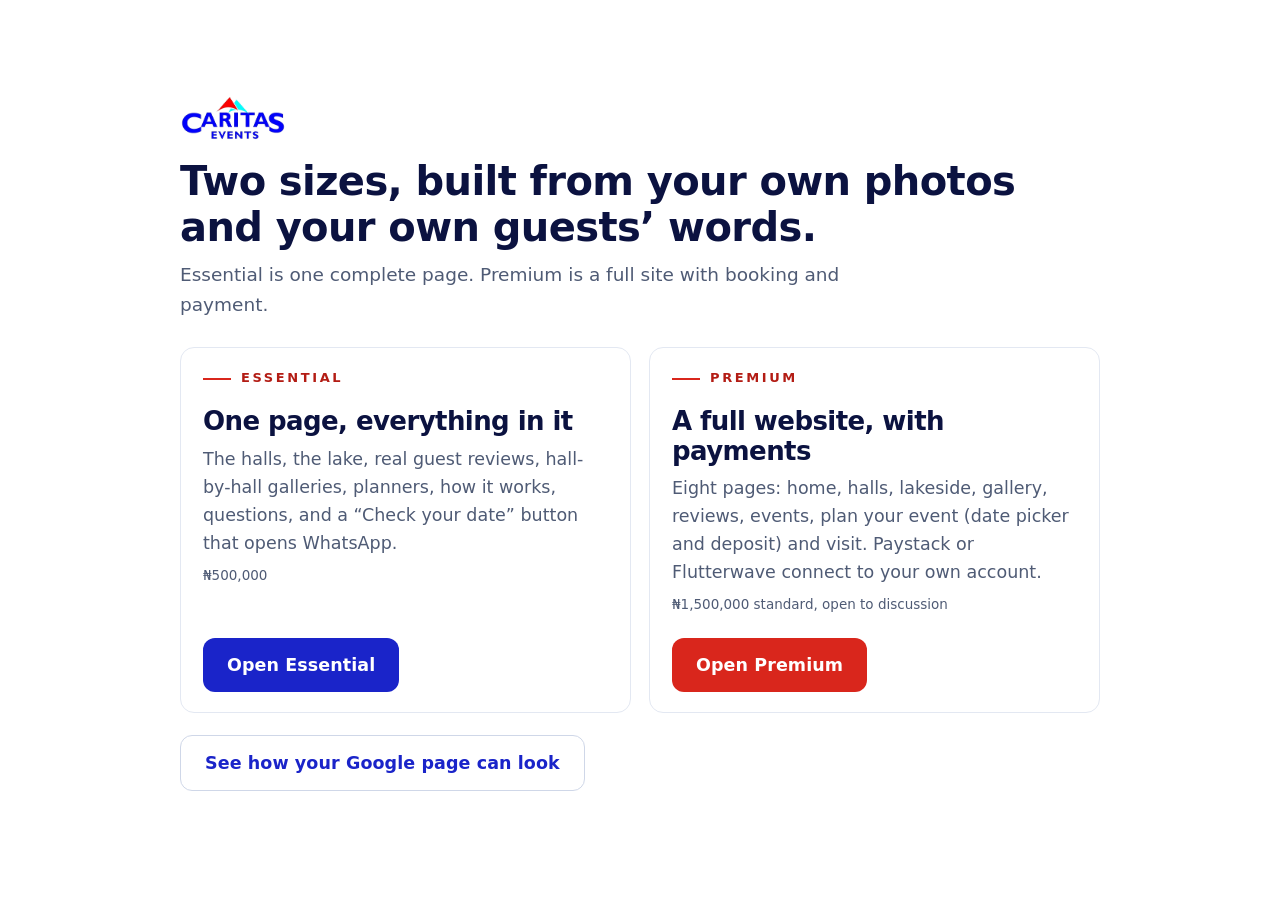
==== commit 32a6b70f: "Preview v4: guests' photos and faces, plainer words, fixes Co-Authored-By: Claude Sonnet 5.5 <norepl" ====
--- a/index.html
+++ b/index.html
@@ -1 +1 @@
-<!doctype html><html lang="en"><head><meta charset="utf-8"><meta name="viewport" content="width=device-width, initial-scale=1"><meta name="robots" content="noindex, nofollow"><meta name="theme-color" content="#1a24c9"><title>Caritas Events Centre: two website sizes</title><meta name="description" content="Two website sizes for Caritas Events Centre, built from the centre&#x27;s own photos and reviews."><link rel="icon" type="image/png" href="assets/img/favicon.png"><script>document.documentElement.className+=" js"</script><link rel="stylesheet" href="assets/site.css"></head><body class="chooser"><a class="skip" href="#main">Skip to the content</a><main id="main" style="min-height:100vh;display:grid;place-items:center;padding:30px"><div class="wrap" style="max-width:920px"><a class="logo" style="margin-bottom:18px" href="#"><img src="assets/img/logo.png" alt="Caritas Events Centre" width="106" height="46"></a><h1 style="font-size:clamp(28px,4vw,40px)">Two sizes, built from your own photos and your own guests’ words.</h1><p class="lead" style="margin-top:10px">Essential is one complete page. Premium is a full site with booking and payment.</p><div class="halls two"><article class="hall"><div class="eyebrow">Essential</div><h2 style="font-size:26px">One page, everything in it</h2><p style="color:var(--muted);margin:0">The halls, the lake, real guest reviews, hall-by-hall galleries, planners, how it works, questions, and a “Check your date” button that opens WhatsApp.</p><p class="note">&#8358;500,000</p><a class="btn btn-navy" href="essential/index.html">Open Essential</a></article><article class="hall"><div class="eyebrow">Premium</div><h2 style="font-size:26px">A full website, with payments</h2><p style="color:var(--muted);margin:0">Eight pages: home, halls, lakeside, gallery, reviews, events, plan your event (date picker and deposit) and visit. Paystack or Flutterwave connect to your own account.</p><p class="note">&#8358;1,500,000 standard, open to discussion</p><a class="btn btn-coral" href="premium/index.html">Open Premium</a></article></div><p style="margin-top:22px"><a class="btn btn-line" href="google-profile-preview.html">See how your Google page can look</a></p></div></main></body></html>+<!doctype html><html lang="en"><head><meta charset="utf-8"><meta name="viewport" content="width=device-width, initial-scale=1"><meta name="robots" content="noindex, nofollow"><meta name="theme-color" content="#1a24c9"><title>Caritas Events Centre: two website sizes</title><meta name="description" content="Two website sizes for Caritas Events Centre, built from the centre&#x27;s own photos and reviews."><link rel="icon" type="image/png" href="assets/img/favicon.png"><script>document.documentElement.className+=" js"</script><link rel="stylesheet" href="assets/site.css"></head><body class="chooser"><a class="skip" href="#main">Skip to the content</a><main id="main" style="min-height:100vh;display:grid;place-items:center;padding:30px"><div class="wrap" style="max-width:920px"><a class="logo" style="margin-bottom:18px" href="index.html"><img src="assets/img/logo.png" alt="Caritas Events Centre" width="106" height="46"></a><h1 style="font-size:clamp(28px,4vw,40px)">Two sizes, built from your own photos and your own guests’ words.</h1><p class="lead" style="margin-top:10px">Essential is one complete page. Premium is a full site with booking and payment.</p><div class="halls two"><article class="hall"><div class="eyebrow">Essential</div><h2 style="font-size:26px">One page, everything in it</h2><p style="color:var(--muted);margin:0">The halls, the lake, real guest reviews, hall-by-hall galleries, planners, how it works, questions, and a “Check your date” button that opens WhatsApp.</p><p class="note">&#8358;500,000</p><a class="btn btn-navy" href="essential/index.html">Open Essential</a></article><article class="hall"><div class="eyebrow">Premium</div><h2 style="font-size:26px">A full website, with payments</h2><p style="color:var(--muted);margin:0">Eight pages: home, halls, lakeside, gallery, reviews, events, plan your event (date picker and deposit) and visit. Paystack or Flutterwave connect to your own account.</p><p class="note">&#8358;1,500,000 standard, open to discussion</p><a class="btn btn-coral" href="premium/index.html">Open Premium</a></article></div><p style="margin-top:22px"><a class="btn btn-line" href="google-profile-preview.html">See how your Google page can look</a></p></div></main></body></html>
--- a/assets/site.css
+++ b/assets/site.css
@@ -50,7 +50,7 @@
 }
 
 /* hero: the photo is left clean; a slim panel sits under it with only a small overlap */
-.hero{position:relative;background:#fff}
+.hero{position:relative;background:var(--navy-d)}
 .slides{position:relative;height:min(66vh,600px);min-height:360px;overflow:hidden}
 .slide{position:absolute;inset:0;opacity:0;transition:opacity 1.1s ease}
 .slide.on{opacity:1}
@@ -81,7 +81,7 @@
 .halls.two{grid-template-columns:1fr 1fr}
 @media(max-width:900px){.halls.two{grid-template-columns:1fr}}
 .hall{border:1px solid var(--line);border-radius:var(--r);padding:20px 22px;background:#fff;display:flex;flex-direction:column;gap:8px;box-shadow:0 6px 18px rgba(22,34,74,.08)}
-.hall.compact{flex-direction:row;align-items:center;gap:18px;flex-wrap:wrap}
+.hall.compact{flex-direction:row;align-items:flex-start;gap:18px;flex-wrap:wrap}
 .hall.compact .cap{font-size:46px}
 .hall.compact .info{flex:1 1 220px}
 .hall.compact h3{font-size:19px}
@@ -147,7 +147,18 @@
 @media(max-width:900px){.rv-grid{grid-template-columns:1fr 1fr}}@media(max-width:600px){.rv-grid{grid-template-columns:1fr}}
 .rv-grid .rv{flex:none}
 .rv .who{display:flex;gap:12px;align-items:center}
-.av{width:44px;height:44px;border-radius:50%;display:grid;place-items:center;color:#fff;font-weight:800;flex:none}
+.av{width:48px;height:48px;border-radius:50%;display:grid;place-items:center;color:#fff;font-weight:800;flex:none;position:relative;overflow:hidden}
+.av i{font-style:normal}
+.av img{position:absolute;inset:0;width:100%;height:100%;object-fit:cover;border-radius:50%}
+.rv-ph{display:flex;gap:8px;flex-wrap:wrap}
+.rv-ph button{border:0;padding:0;width:84px;height:84px;border-radius:10px;overflow:hidden;cursor:zoom-in;background:var(--mist)}
+.rv-ph img{width:100%;height:100%;object-fit:cover}
+.faces{display:grid;grid-template-columns:repeat(6,1fr);gap:10px;margin-top:22px}
+@media(max-width:900px){.faces{grid-template-columns:repeat(3,1fr)}}
+.faces button{position:relative;border:0;padding:0;border-radius:12px;overflow:hidden;aspect-ratio:3/4;cursor:zoom-in;background:var(--mist)}
+.faces img{width:100%;height:100%;object-fit:cover;transition:transform .5s}
+.faces button:hover img{transform:scale(1.05)}
+.faces span{position:absolute;left:0;right:0;bottom:0;padding:22px 8px 7px;background:linear-gradient(transparent,rgba(10,16,36,.8));color:#fff;font-size:12.5px;font-weight:600;text-align:left;line-height:1.25}
 .rv .nm{font-weight:700;line-height:1.2}
 .rv .mt{font-size:13px;color:var(--muted)}
 .rv q{quotes:none;color:var(--ink);font-size:16.5px;line-height:1.55}
@@ -216,3 +227,60 @@
 .js .reveal{opacity:0;transform:translateY(14px);transition:opacity .6s ease,transform .6s ease}
 .js .reveal.in{opacity:1;transform:none}
 @media (prefers-reduced-motion:reduce){.slide{transition:none}.js .reveal{opacity:1;transform:none;transition:none}}
+
+/* v5 additions */
+.btn-text{background:none;color:var(--navy);padding:13px 10px;text-decoration:underline;text-underline-offset:4px;min-height:48px}
+.btn-text:hover{color:var(--navy-d);transform:none}
+.getthere{margin-top:22px;padding:16px 18px;border-left:4px solid var(--navy);background:var(--mist);border-radius:10px}
+.getthere b{display:block;color:var(--navy);margin-bottom:4px}
+.getthere p{margin:0 0 10px;color:var(--muted)}
+.js .rv-grid.collapsed .rv:nth-child(n+7){display:none}
+
+/* ===== premium feel (v6): calmer, more space, one style ===== */
+:root{--ink:#0b1240;--navy-d:#0c1370;--shadow:0 10px 30px rgba(11,18,64,.10)}
+body{font-size:17.5px}
+section{padding:92px 0}
+@media(max-width:700px){section{padding:64px 0}}
+h2{font-size:clamp(28px,3.8vw,44px);letter-spacing:-.022em;font-weight:750}
+.eyebrow{display:flex;align-items:center;gap:10px;letter-spacing:.2em}
+.eyebrow::before{content:"";width:28px;height:2px;background:var(--coral)}
+.band .eyebrow::before{background:#ffb4a3}
+.btn{border-radius:12px;font-weight:700;letter-spacing:.005em}
+.btn-line{border-color:#cfd7e8}
+.btn-sm{border-radius:10px}
+.top{box-shadow:0 1px 0 var(--line)}
+.panel{border:1px solid rgba(11,18,64,.06);box-shadow:0 18px 40px rgba(11,18,64,.16)}
+.panel h1{letter-spacing:-.025em}
+.slide::after{content:"";position:absolute;inset:auto 0 0 0;height:38%;background:linear-gradient(transparent,rgba(11,18,64,.35));pointer-events:none}
+.tag{border-radius:10px}
+.stats{display:grid;grid-template-columns:repeat(4,1fr);margin-top:34px;border:1px solid var(--line);border-radius:14px;background:#fff;overflow:hidden}
+.stats>div{padding:20px 18px;text-align:center;border-left:1px solid var(--line)}
+.stats>div:first-child{border-left:0}
+.stats b{display:block;font-size:34px;line-height:1.1;color:var(--navy);letter-spacing:-.03em}
+.stats span{display:block;color:var(--muted);font-size:14.5px;margin-top:4px}
+@media(max-width:700px){.stats{grid-template-columns:1fr 1fr}.stats>div:nth-child(3){border-left:0}.stats>div:nth-child(n+3){border-top:1px solid var(--line)}}
+.proof{display:none}
+.card,.hall,.step,.rv{box-shadow:none;border-color:#e3e8f2;border-radius:14px}
+.card,.hall,.rv{transition:transform .2s,box-shadow .2s}
+.card:hover,.hall:hover,.rv:hover{transform:translateY(-2px);box-shadow:0 12px 26px rgba(11,18,64,.09)}
+.card .fi{display:grid;place-items:center;width:44px;height:44px;border-radius:12px;background:#eef1ff;color:var(--navy);margin-bottom:12px}
+.card .fi svg{width:22px;height:22px}
+.cap{letter-spacing:-.045em}
+.feature,.photo{box-shadow:none;border-radius:16px}
+.feature{border-radius:20px}
+.mist{background:#f6f8fc}
+.band{background:var(--navy-d)}
+.quote-hero{border-left-color:var(--navy)}
+.quote-hero q{font-weight:600}
+.rv .av{box-shadow:0 0 0 2px #fff,0 0 0 3px #dfe5f2}
+footer.dark{background:var(--ink);color:#c8d0e8;border-top:0;padding:56px 0 40px;font-size:15.5px}
+footer.dark b{color:#fff;display:block;margin-bottom:8px;font-size:16px}
+footer.dark p{margin:0 0 8px}
+footer.dark a{color:#fff;text-decoration-color:rgba(255,255,255,.4);text-underline-offset:3px}
+.fcols{display:grid;grid-template-columns:1.2fr 1fr 1.2fr;gap:30px}
+@media(max-width:800px){.fcols{grid-template-columns:1fr}}
+
+/* tap targets: keep the small dots, make the touch area large */
+.dots button{position:relative}
+.dots button::after{content:"";position:absolute;inset:-12px}
+footer.dark a,.card a:not(.btn){display:inline-block;padding:7px 0}
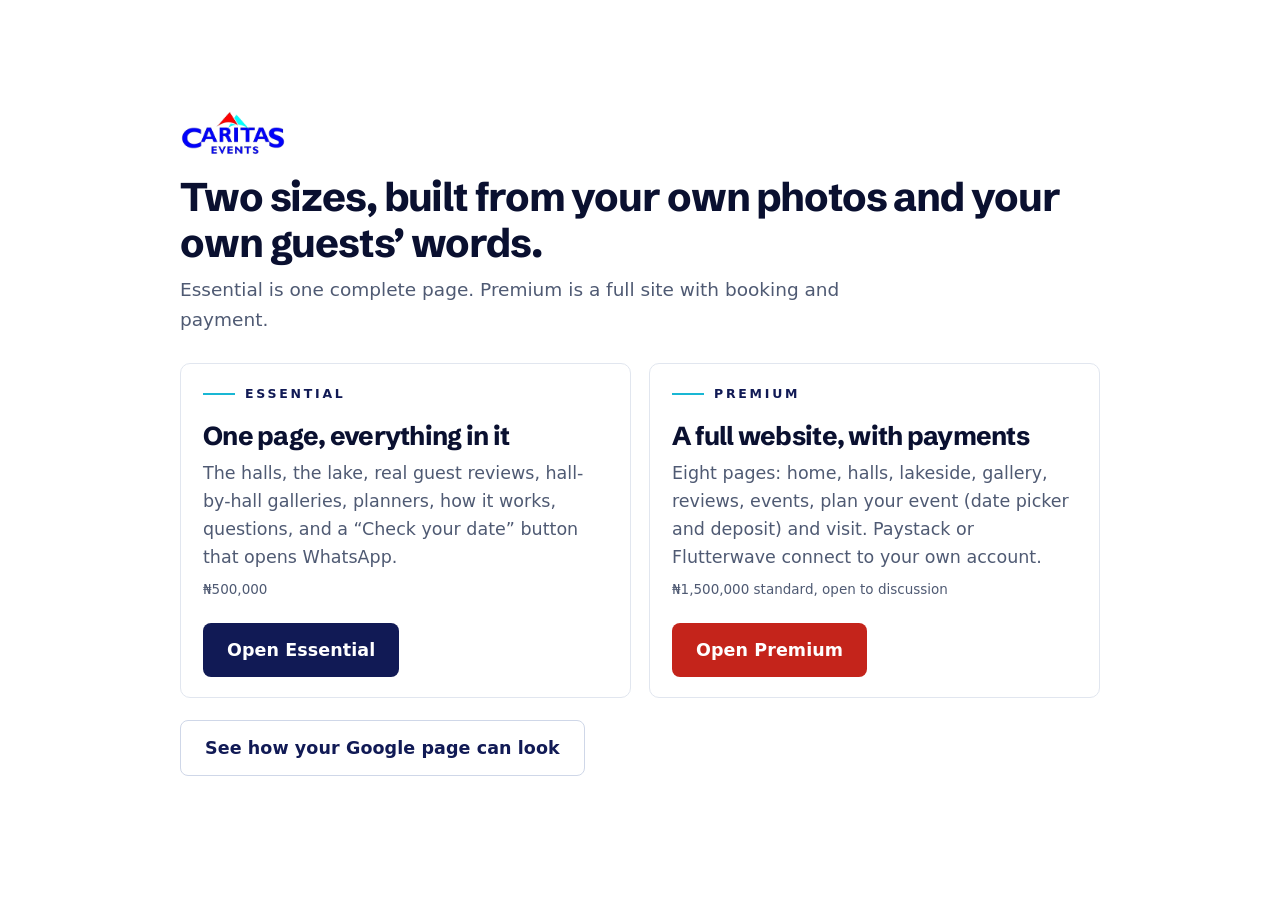
==== commit 9d4d15bb: "Premium theme: midnight palette, one red action, hairlines, clean photo hero, Schibsted Grotesk head" ====
--- a/index.html
+++ b/index.html
@@ -1 +1 @@
-<!doctype html><html lang="en"><head><meta charset="utf-8"><meta name="viewport" content="width=device-width, initial-scale=1"><meta name="robots" content="noindex, nofollow"><meta name="theme-color" content="#1a24c9"><title>Caritas Events Centre: two website sizes</title><meta name="description" content="Two website sizes for Caritas Events Centre, built from the centre&#x27;s own photos and reviews."><link rel="icon" type="image/png" href="assets/img/favicon.png"><script>document.documentElement.className+=" js"</script><link rel="stylesheet" href="assets/site.css"></head><body class="chooser"><a class="skip" href="#main">Skip to the content</a><main id="main" style="min-height:100vh;display:grid;place-items:center;padding:30px"><div class="wrap" style="max-width:920px"><a class="logo" style="margin-bottom:18px" href="index.html"><img src="assets/img/logo.png" alt="Caritas Events Centre" width="106" height="46"></a><h1 style="font-size:clamp(28px,4vw,40px)">Two sizes, built from your own photos and your own guests’ words.</h1><p class="lead" style="margin-top:10px">Essential is one complete page. Premium is a full site with booking and payment.</p><div class="halls two"><article class="hall"><div class="eyebrow">Essential</div><h2 style="font-size:26px">One page, everything in it</h2><p style="color:var(--muted);margin:0">The halls, the lake, real guest reviews, hall-by-hall galleries, planners, how it works, questions, and a “Check your date” button that opens WhatsApp.</p><p class="note">&#8358;500,000</p><a class="btn btn-navy" href="essential/index.html">Open Essential</a></article><article class="hall"><div class="eyebrow">Premium</div><h2 style="font-size:26px">A full website, with payments</h2><p style="color:var(--muted);margin:0">Eight pages: home, halls, lakeside, gallery, reviews, events, plan your event (date picker and deposit) and visit. Paystack or Flutterwave connect to your own account.</p><p class="note">&#8358;1,500,000 standard, open to discussion</p><a class="btn btn-coral" href="premium/index.html">Open Premium</a></article></div><p style="margin-top:22px"><a class="btn btn-line" href="google-profile-preview.html">See how your Google page can look</a></p></div></main></body></html>+<!doctype html><html lang="en"><head><meta charset="utf-8"><meta name="viewport" content="width=device-width, initial-scale=1"><meta name="robots" content="noindex, nofollow"><meta name="theme-color" content="#111a55"><title>Caritas Events Centre: two website sizes</title><meta name="description" content="Two website sizes for Caritas Events Centre, built from the centre&#x27;s own photos and reviews."><link rel="icon" type="image/png" href="assets/img/favicon.png"><link rel="preload" as="font" type="font/woff2" href="assets/fonts/schibsted-grotesk.woff2" crossorigin><script>document.documentElement.className+=" js"</script><link rel="stylesheet" href="assets/site.css"></head><body class="chooser"><a class="skip" href="#main">Skip to the content</a><main id="main" style="min-height:100vh;display:grid;place-items:center;padding:30px"><div class="wrap" style="max-width:920px"><a class="logo" style="margin-bottom:18px" href="index.html"><img src="assets/img/logo.png" alt="Caritas Events Centre" width="106" height="46"></a><h1 style="font-size:clamp(28px,4vw,40px)">Two sizes, built from your own photos and your own guests’ words.</h1><p class="lead" style="margin-top:10px">Essential is one complete page. Premium is a full site with booking and payment.</p><div class="halls two"><article class="hall"><div class="eyebrow">Essential</div><h2 style="font-size:26px">One page, everything in it</h2><p style="color:var(--muted);margin:0">The halls, the lake, real guest reviews, hall-by-hall galleries, planners, how it works, questions, and a “Check your date” button that opens WhatsApp.</p><p class="note">&#8358;500,000</p><a class="btn btn-navy" href="essential/index.html">Open Essential</a></article><article class="hall"><div class="eyebrow">Premium</div><h2 style="font-size:26px">A full website, with payments</h2><p style="color:var(--muted);margin:0">Eight pages: home, halls, lakeside, gallery, reviews, events, plan your event (date picker and deposit) and visit. Paystack or Flutterwave connect to your own account.</p><p class="note">&#8358;1,500,000 standard, open to discussion</p><a class="btn btn-coral" href="premium/index.html">Open Premium</a></article></div><p style="margin-top:22px"><a class="btn btn-line" href="google-profile-preview.html">See how your Google page can look</a></p></div></main></body></html>
--- a/assets/site.css
+++ b/assets/site.css
@@ -284,3 +284,64 @@
 .dots button{position:relative}
 .dots button::after{content:"";position:absolute;inset:-12px}
 footer.dark a,.card a:not(.btn){display:inline-block;padding:7px 0}
+
+/* ===== premium theme (v7, 16 Oct 2026): midnight base, one red action, hairlines, Schibsted Grotesk headings =====
+   To go back: copy _theme-backups/site.css.v6-before-premium-theme over this file. */
+@font-face{font-family:"Schibsted Grotesk";font-style:normal;font-weight:400 900;font-display:swap;src:url(fonts/schibsted-grotesk.woff2) format("woff2")}
+:root{
+  --navy:#111a55; --navy-d:#0a1040; --ink:#0a1030; --royal:#2437c8;
+  --coral:#c4241b; --coral-d:#a21a12; --cyan:#19b7d4;
+  --muted:#4f5a73; --line:#e1e6ef; --mist:#f5f7fb;
+  --r:10px; --shadow:0 8px 24px rgba(10,16,48,.08);
+  --display:"Schibsted Grotesk","Segoe UI",system-ui,-apple-system,Arial,sans-serif;
+}
+h1,h2,h3,.cap,.stats b,.sum-row .big{font-family:var(--display)}
+h1,h2{font-weight:750;letter-spacing:-.028em}
+h3{font-weight:700;letter-spacing:-.015em}
+.stats b{font-weight:750;letter-spacing:-.03em}
+
+/* hero: the photo stays clean; the text sits on a midnight strip under it, with a hairline above */
+.hero{background:var(--navy-d)}
+.panel{margin:0 auto;background:transparent;box-shadow:none;border:0;border-radius:0;border-top:1px solid rgba(255,255,255,.16);padding:34px 0 44px;color:#fff}
+.panel h1{color:#fff;font-size:clamp(28px,3.4vw,46px);letter-spacing:-.03em}
+.panel p{color:#c3cce6}
+.panel .btn-line{background:transparent;color:#fff;border-color:rgba(255,255,255,.42)}
+.panel .btn-line:hover{border-color:#fff;background:rgba(255,255,255,.08)}
+.panel .btn-text{color:#fff}
+.panel .btn-text:hover{color:#cfe1ff}
+.dots{bottom:16px}
+@media(max-width:900px){.panel{margin-top:0;padding:26px 0 34px}.dots{bottom:14px}}
+
+/* one red action per screen: the header button goes midnight, red stays on the main action in the page */
+.top .btn-coral{background:var(--navy)}
+.top .btn-coral:hover{background:var(--navy-d)}
+.btn,.btn-sm{border-radius:8px}
+
+/* small labels: ink text and a cyan line instead of red */
+.eyebrow{color:var(--navy);font-size:12.5px;letter-spacing:.22em}
+.eyebrow::before{background:var(--cyan);width:32px}
+.band .eyebrow{color:#8fdcec}
+.band .eyebrow::before{background:#8fdcec}
+
+/* hairlines, smaller radius, quiet shadows */
+.card,.hall,.step,.rv,.sum-row,.wbox,.stats{border-radius:10px;border-color:var(--line)}
+.hall{box-shadow:none}
+.photo,.feature{border-radius:10px}
+.feature{border-radius:12px}
+.gal button,.faces button,.rv-ph button{border-radius:8px}
+.card .fi{border-radius:10px;background:#eef1fa}
+.card:hover,.hall:hover,.rv:hover{box-shadow:0 10px 22px rgba(10,16,48,.07)}
+
+/* selected and active states use midnight, not red */
+.step::before{background:var(--navy)}
+.prog i.on{background:var(--navy)}
+.opt.sel{border-color:var(--navy);background:#f0f3fb}
+.cal .sel{background:var(--navy)}
+.preview{border-left-color:var(--navy)}
+summary::after{color:var(--navy)}
+.quote-hero{border-left-color:var(--cyan)}
+
+/* slower, quieter motion (no counters) */
+.slide{transition:opacity 1.6s ease}
+.js .reveal{transform:translateY(10px);transition:opacity .8s ease,transform .8s ease}
+@media (prefers-reduced-motion:reduce){.slide{transition:none}.js .reveal{opacity:1;transform:none;transition:none}}
